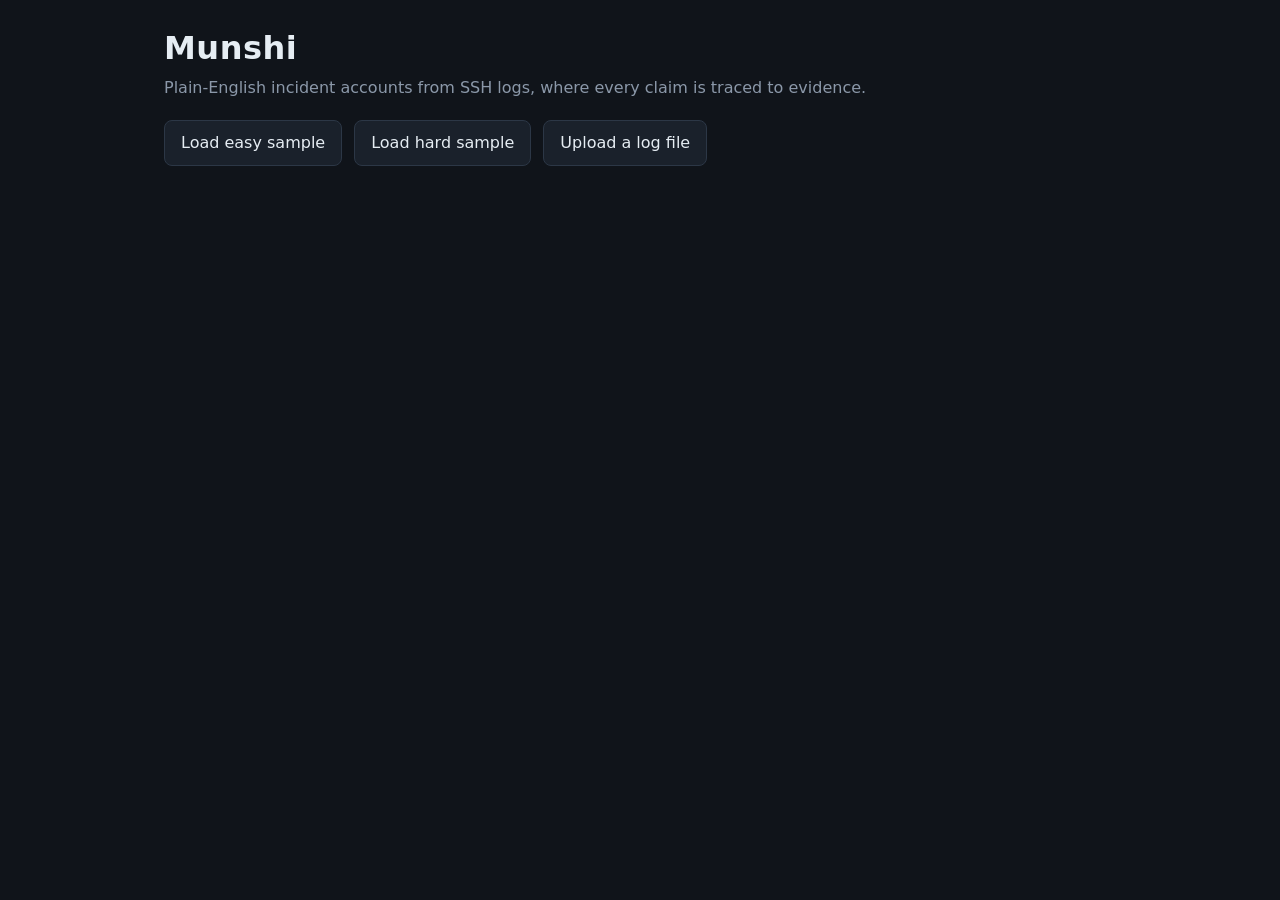
==== static/index.html @ 339aba88 "Phase 4 (first slice): Flask backend and findings page" ====
<!doctype html>
<html lang="en">
<head>
  <meta charset="utf-8">
  <meta name="viewport" content="width=device-width, initial-scale=1">
  <title>Munshi</title>
  <link rel="stylesheet" href="/static/style.css">
</head>
<body>
  <header>
    <h1>Munshi</h1>
    <p>Plain-English incident accounts from SSH logs, where every claim is traced to evidence.</p>
  </header>

  <section class="controls">
    <button id="btn-easy">Load easy sample</button>
    <button id="btn-hard">Load hard sample</button>
    <label class="upload">Upload a log file
      <input type="file" id="file-input" accept=".log,.txt">
    </label>
  </section>

  <p id="status" role="status"></p>

  <section id="summary" hidden></section>

  <section id="score-section" hidden>
    <h2>Detector scoreboard (against the answer key)</h2>
    <div id="score"></div>
  </section>

  <section id="findings-section" hidden>
    <h2>Findings</h2>
    <p class="hint">Click a row to see the log lines that prove it.</p>
    <table id="findings">
      <thead>
        <tr><th>Type</th><th>Source IP</th><th>Start</th><th>Failures</th><th>Usernames</th><th>Got in?</th></tr>
      </thead>
      <tbody></tbody>
    </table>
  </section>

  <section id="evidence-section" hidden>
    <h2>Evidence</h2>
    <p id="evidence-note" class="hint"></p>
    <pre id="evidence"></pre>
  </section>

  <script src="/static/app.js"></script>
</body>
</html>
---- static/style.css ----
:root { --bg:#10141a; --card:#1a212b; --text:#e6edf3; --muted:#8b98a9; --accent:#4cc2ff; --bad:#ff6b6b; --ok:#4cd98a; }
* { box-sizing: border-box; }
body { margin:0 auto; max-width:1000px; padding:24px; background:var(--bg); color:var(--text);
       font:16px/1.5 system-ui, "Segoe UI", sans-serif; }
header h1 { margin:0; font-size:2rem; letter-spacing:.5px; }
header p { margin:4px 0 20px; color:var(--muted); }
.controls { display:flex; gap:12px; flex-wrap:wrap; align-items:center; margin-bottom:12px; }
button, .upload { background:var(--card); color:var(--text); border:1px solid #2c3746; border-radius:8px;
                  padding:10px 16px; cursor:pointer; font:inherit; }
button:hover, .upload:hover { border-color:var(--accent); }
.upload input { display:none; }
#status { min-height:1.5em; color:var(--muted); }
#status.error { color:var(--bad); }
section { margin:20px 0; }
h2 { font-size:1.15rem; margin:0 0 8px; }
.hint { color:var(--muted); margin:0 0 8px; font-size:.9rem; }
#summary { display:flex; gap:12px; flex-wrap:wrap; }
.stat { background:var(--card); border-radius:10px; padding:12px 18px; min-width:130px; }
.stat b { display:block; font-size:1.5rem; }
.stat span { color:var(--muted); font-size:.85rem; }
table { width:100%; border-collapse:collapse; background:var(--card); border-radius:10px; overflow:hidden; }
th, td { text-align:left; padding:9px 12px; border-bottom:1px solid #263040; font-size:.92rem; }
th { color:var(--muted); font-weight:600; }
tbody tr { cursor:pointer; }
tbody tr:hover, tbody tr.selected { background:#243044; }
.tag { padding:2px 8px; border-radius:999px; font-size:.8rem; background:#2c3746; }
.tag.danger { background:#5a2a2a; color:#ffb3b3; }
.yes { color:var(--bad); font-weight:700; }
.no { color:var(--muted); }
pre { background:#0b0f14; border:1px solid #263040; border-radius:10px; padding:12px; overflow-x:auto;
      font:13px/1.5 Consolas, monospace; white-space:pre-wrap; word-break:break-all; margin:0; }
.score-table td:nth-child(n+2), .score-table th:nth-child(n+2) { text-align:right; }
.good { color:var(--ok); } .badtxt { color:var(--bad); }
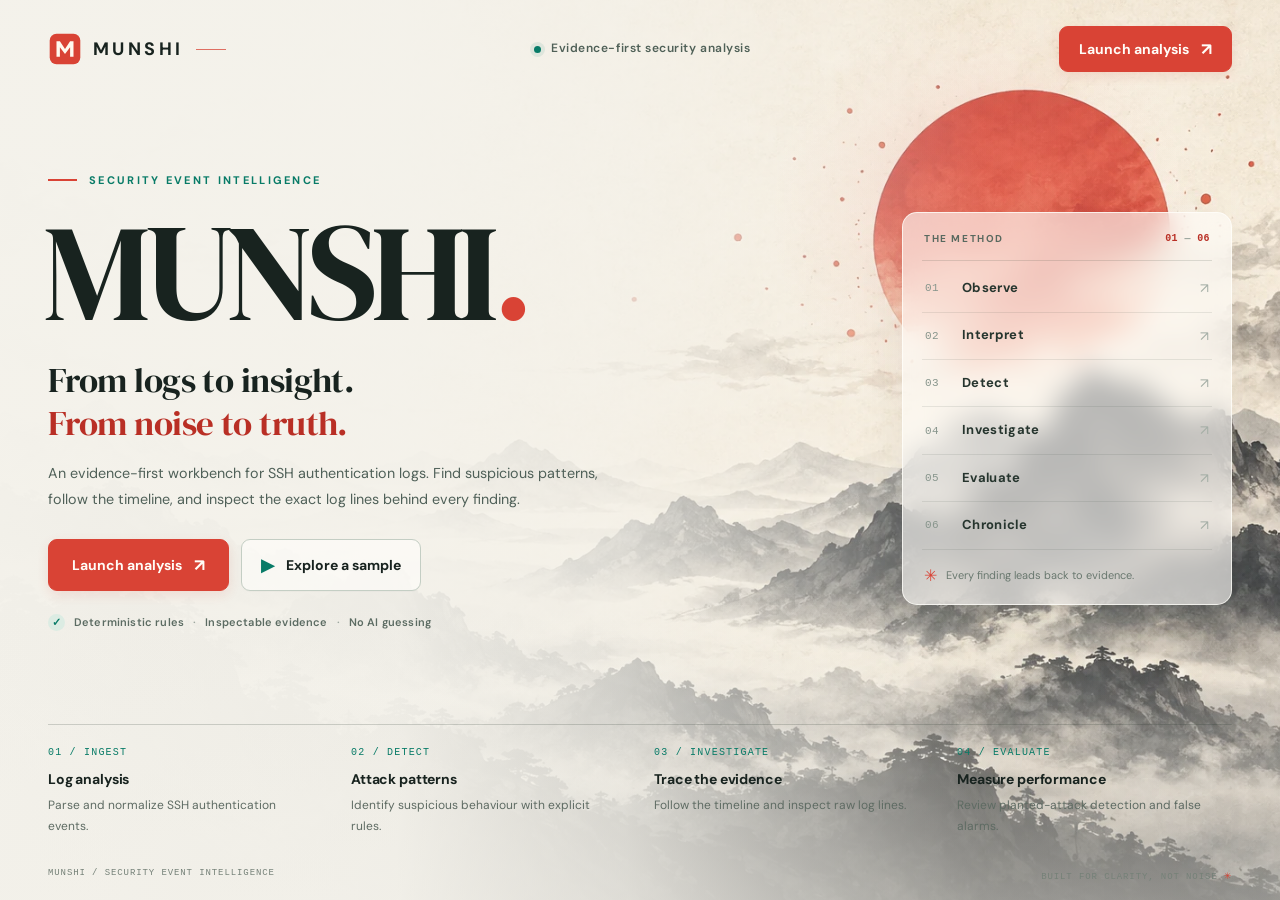
==== commit cbc88ba0: "Checkpoint: Munshi premium frontend and V-next preview" ====
--- a/static/index.html
+++ b/static/index.html
@@ -2,50 +2,88 @@
 <html lang="en">
 <head>
   <meta charset="utf-8">
-  <meta name="viewport" content="width=device-width, initial-scale=1">
-  <title>Munshi</title>
+  <meta name="viewport" content="width=device-width, initial-scale=1, viewport-fit=cover">
+  <meta name="theme-color" content="#f4f1e8">
+  <meta name="description" content="Munshi is an evidence-first SSH authentication log investigation workbench.">
+  <title>Munshi — Security Event Intelligence</title>
+  <link rel="preconnect" href="https://fonts.googleapis.com">
+  <link rel="preconnect" href="https://fonts.gstatic.com" crossorigin>
+  <link href="https://fonts.googleapis.com/css2?family=DM+Sans:wght@400;500;600;700&family=DM+Serif+Display&display=swap" rel="stylesheet">
   <link rel="stylesheet" href="/static/style.css">
 </head>
 <body>
-  <header>
-    <h1>Munshi</h1>
-    <p>Plain-English incident accounts from SSH logs, where every claim is traced to evidence.</p>
+<div id="landing" class="landing">
+  <div class="hero-art" aria-hidden="true">
+    <img src="/static/assets/munshi-inkscape.webp" alt="" fetchpriority="high">
+    <div class="sun-aura"></div>
+  </div>
+  <div class="hero-shade" aria-hidden="true"></div>
+
+  <header class="l-top">
+    <a class="brand brand-link" href="#" aria-label="Munshi home">
+      <svg class="seal" viewBox="0 0 40 40" aria-hidden="true"><rect x="2" y="2" width="36" height="36" rx="8"/><path d="M10 29V11h4l6 9 6-9h4v18h-4V18l-6 8-6-8v11Z" fill="currentColor"/></svg>
+      <span>MUNSHI</span><span class="brand-rule" aria-hidden="true"></span>
+    </a>
+    <div class="top-note"><span class="status-dot"></span> Evidence-first security analysis</div>
+    <button id="enter-top" class="btn red">Launch analysis <span aria-hidden="true">↗</span></button>
   </header>
 
-  <section class="controls">
-    <button id="btn-easy">Load easy sample</button>
-    <button id="btn-hard">Load hard sample</button>
-    <label class="upload">Upload a log file
-      <input type="file" id="file-input" accept=".log,.txt">
-    </label>
+  <div class="hero-grid">
+    <main class="l-main">
+      <p class="eyebrow"><span class="eyebrow-line"></span> Security event intelligence</p>
+      <h1>MUNSHI<span class="title-dot">.</span></h1>
+      <p class="tag">From logs to insight.<br><em>From noise to truth.</em></p>
+      <p class="lede">An evidence-first workbench for SSH authentication logs. Find suspicious patterns, follow the timeline, and inspect the exact log lines behind every finding.</p>
+      <div class="cta">
+        <button id="enter" class="btn red btn-primary">Launch analysis <span aria-hidden="true">↗</span></button>
+        <button id="demo" class="btn btn-secondary"><span class="play-icon" aria-hidden="true">▶</span> Explore a sample</button>
+      </div>
+      <div class="trust-note"><span class="trust-mark">✓</span> Deterministic rules <span class="trust-sep">·</span> Inspectable evidence <span class="trust-sep">·</span> No AI guessing</div>
+    </main>
+
+    <aside class="hero-rail" aria-label="Munshi investigation method">
+      <div class="rail-head"><span>THE METHOD</span><span class="rail-count">01 <i>—</i> 06</span></div>
+      <ol class="pipeline">
+        <li><span>01</span> Observe <b>↗</b></li>
+        <li><span>02</span> Interpret <b>↗</b></li>
+        <li><span>03</span> Detect <b>↗</b></li>
+        <li><span>04</span> Investigate <b>↗</b></li>
+        <li><span>05</span> Evaluate <b>↗</b></li>
+        <li><span>06</span> Chronicle <b>↗</b></li>
+      </ol>
+      <p class="rail-foot"><span class="rail-spark">✳</span> Every finding leads back to evidence.</p>
+    </aside>
+  </div>
+
+  <ul class="caps" aria-label="Core capabilities">
+    <li><span class="cap-no">01 / INGEST</span><b>Log analysis</b><span>Parse and normalize SSH authentication events.</span></li>
+    <li><span class="cap-no">02 / DETECT</span><b>Attack patterns</b><span>Identify suspicious behaviour with explicit rules.</span></li>
+    <li><span class="cap-no">03 / INVESTIGATE</span><b>Trace the evidence</b><span>Follow the timeline and inspect raw log lines.</span></li>
+    <li><span class="cap-no">04 / EVALUATE</span><b>Measure performance</b><span>Review planted-attack detection and false alarms.</span></li>
+  </ul>
+  <div class="landing-footer"><span>MUNSHI / SECURITY EVENT INTELLIGENCE</span><span>BUILT FOR CLARITY, NOT NOISE <i>✳</i></span></div>
+</div>
+
+<div id="app" class="app" hidden>
+  <aside class="side">
+    <a class="brand app-brand" href="#" aria-label="Munshi home">
+      <svg class="seal" viewBox="0 0 40 40" aria-hidden="true"><rect x="2" y="2" width="36" height="36" rx="8"/><path d="M10 29V11h4l6 9 6-9h4v18h-4V18l-6 8-6-8v11Z" fill="currentColor"/></svg>
+      <span>MUNSHI</span>
+    </a>
+    <div class="nav-kicker">WORKSPACE <span>01—07</span></div>
+    <nav id="nav" aria-label="Main navigation"></nav>
+    <div class="side-bottom">
+      <div class="side-status"><span class="status-dot"></span><span>REPLAY WORKSPACE</span></div>
+      <p class="mode">Deterministic rules<br>Local log analysis<br>No live feed</p>
+      <div class="side-signoff">MUNSHI <span>·</span> EVIDENCE OVER ASSUMPTION</div>
+    </div>
+  </aside>
+  <section class="main">
+    <header class="top"><div class="top-left"><span class="top-kicker">SECURITY EVENT INTELLIGENCE</span><span class="top-slash">/</span><span id="crumb"></span></div><span id="dataset" class="pill"></span></header>
+    <div id="view" class="view"></div>
+    <footer class="app-footer"><span>MUNSHI / LOCAL ANALYSIS WORKSPACE</span><span>RULE-BASED · EVIDENCE-LINKED</span></footer>
   </section>
-
-  <p id="status" role="status"></p>
-
-  <section id="summary" hidden></section>
-
-  <section id="score-section" hidden>
-    <h2>Detector scoreboard (against the answer key)</h2>
-    <div id="score"></div>
-  </section>
-
-  <section id="findings-section" hidden>
-    <h2>Findings</h2>
-    <p class="hint">Click a row to see the log lines that prove it.</p>
-    <table id="findings">
-      <thead>
-        <tr><th>Type</th><th>Source IP</th><th>Start</th><th>Failures</th><th>Usernames</th><th>Got in?</th></tr>
-      </thead>
-      <tbody></tbody>
-    </table>
-  </section>
-
-  <section id="evidence-section" hidden>
-    <h2>Evidence</h2>
-    <p id="evidence-note" class="hint"></p>
-    <pre id="evidence"></pre>
-  </section>
-
-  <script src="/static/app.js"></script>
+</div>
+<script src="/static/app.js"></script>
 </body>
 </html>
--- a/static/style.css
+++ b/static/style.css
@@ -1,33 +1,387 @@
-:root { --bg:#10141a; --card:#1a212b; --text:#e6edf3; --muted:#8b98a9; --accent:#4cc2ff; --bad:#ff6b6b; --ok:#4cd98a; }
+:root {
+  color-scheme: light;
+  --canvas: #f4f2eb;
+  --paper: #fffefa;
+  --paper-soft: #f9f8f2;
+  --paper-green: #eef5f0;
+  --ink: #18231f;
+  --ink-2: #26342e;
+  --ink-3: #3c4b44;
+  --line: #dbe1d8;
+  --line-strong: #c4cec4;
+  --mute: #63716a;
+  --mute-soft: #829088;
+  --jade: #087b67;
+  --jade-bright: #0b967d;
+  --red: #d94335;
+  --red-deep: #b92f25;
+  --gold: #946c1b;
+  --stone: #8e9992;
+  --serif: "DM Serif Display", Georgia, "Times New Roman", serif;
+  --sans: "DM Sans", "Segoe UI", Arial, sans-serif;
+  --mono: Consolas, "SFMono-Regular", "Liberation Mono", monospace;
+  --shadow-card: 0 8px 26px rgba(37, 47, 40, .045);
+  --radius: 14px;
+}
+
 * { box-sizing: border-box; }
-body { margin:0 auto; max-width:1000px; padding:24px; background:var(--bg); color:var(--text);
-       font:16px/1.5 system-ui, "Segoe UI", sans-serif; }
-header h1 { margin:0; font-size:2rem; letter-spacing:.5px; }
-header p { margin:4px 0 20px; color:var(--muted); }
-.controls { display:flex; gap:12px; flex-wrap:wrap; align-items:center; margin-bottom:12px; }
-button, .upload { background:var(--card); color:var(--text); border:1px solid #2c3746; border-radius:8px;
-                  padding:10px 16px; cursor:pointer; font:inherit; }
-button:hover, .upload:hover { border-color:var(--accent); }
-.upload input { display:none; }
-#status { min-height:1.5em; color:var(--muted); }
-#status.error { color:var(--bad); }
-section { margin:20px 0; }
-h2 { font-size:1.15rem; margin:0 0 8px; }
-.hint { color:var(--muted); margin:0 0 8px; font-size:.9rem; }
-#summary { display:flex; gap:12px; flex-wrap:wrap; }
-.stat { background:var(--card); border-radius:10px; padding:12px 18px; min-width:130px; }
-.stat b { display:block; font-size:1.5rem; }
-.stat span { color:var(--muted); font-size:.85rem; }
-table { width:100%; border-collapse:collapse; background:var(--card); border-radius:10px; overflow:hidden; }
-th, td { text-align:left; padding:9px 12px; border-bottom:1px solid #263040; font-size:.92rem; }
-th { color:var(--muted); font-weight:600; }
-tbody tr { cursor:pointer; }
-tbody tr:hover, tbody tr.selected { background:#243044; }
-.tag { padding:2px 8px; border-radius:999px; font-size:.8rem; background:#2c3746; }
-.tag.danger { background:#5a2a2a; color:#ffb3b3; }
-.yes { color:var(--bad); font-weight:700; }
-.no { color:var(--muted); }
-pre { background:#0b0f14; border:1px solid #263040; border-radius:10px; padding:12px; overflow-x:auto;
-      font:13px/1.5 Consolas, monospace; white-space:pre-wrap; word-break:break-all; margin:0; }
-.score-table td:nth-child(n+2), .score-table th:nth-child(n+2) { text-align:right; }
-.good { color:var(--ok); } .badtxt { color:var(--bad); }
+html { min-height: 100%; scroll-behavior: smooth; }
+body { margin: 0; min-height: 100vh; background: var(--canvas); color: var(--ink); font: 15px/1.6 var(--sans); overflow-x: hidden; -webkit-font-smoothing: antialiased; text-rendering: optimizeLegibility; }
+[hidden] { display: none !important; }
+button, input { font: inherit; }
+button { color: inherit; cursor: pointer; }
+button:focus-visible, a:focus-visible, input:focus-visible { outline: 3px solid rgba(8,123,103,.48); outline-offset: 3px; }
+a { color: inherit; }
+::selection { background: rgba(8,123,103,.17); color: var(--ink); }
+
+/* Shared identity */
+.brand { display: inline-flex; align-items: center; gap: 11px; text-decoration: none; color: var(--ink); font: 700 18px/1 var(--sans); letter-spacing: .19em; white-space: nowrap; }
+.seal { display: block; width: 34px; height: 34px; flex: 0 0 auto; color: #fff9ef; }
+.seal rect { fill: var(--red); }
+.brand-rule { display: block; width: 30px; height: 1px; background: var(--red); margin-left: 1px; opacity: .75; }
+.status-dot { display: inline-block; width: 7px; height: 7px; border-radius: 50%; background: var(--jade); box-shadow: 0 0 0 4px rgba(8,123,103,.09); flex: 0 0 auto; }
+.btn { position: relative; display: inline-flex; justify-content: center; align-items: center; gap: 12px; min-height: 46px; padding: 11px 19px; border: 1px solid var(--line-strong); border-radius: 9px; background: rgba(255,254,250,.7); color: var(--ink); font-size: 14px; font-weight: 700; line-height: 1.2; text-align: center; text-decoration: none; box-shadow: 0 1px 0 rgba(24,35,31,.02); transition: transform .22s ease, color .22s ease, border-color .22s ease, background .22s ease, box-shadow .22s ease; }
+.btn:hover { transform: translateY(-2px); border-color: #aab9ae; box-shadow: 0 8px 20px rgba(24,35,31,.09); }
+.btn:active { transform: translateY(0) scale(.985); }
+.btn.red { border-color: var(--red); background: var(--red); color: #fffdf8; box-shadow: 0 4px 12px rgba(217,67,53,.12); }
+.btn.red:hover { background: var(--red-deep); border-color: var(--red-deep); box-shadow: 0 9px 24px rgba(217,67,53,.2); }
+.btn.sm { min-height: 34px; padding: 7px 12px; border-radius: 7px; font-size: 12px; }
+.btn-secondary { background: rgba(255,254,250,.65); }
+.btn-primary { min-height: 52px; padding: 14px 23px; }
+.btn .play-icon { font-size: 10px; color: var(--jade); }
+.btn > span[aria-hidden="true"] { font-size: 17px; line-height: 1; transition: transform .22s ease; }
+.btn:hover > span[aria-hidden="true"] { transform: translate(2px,-2px); }
+
+/* Landing hero — warm paper, ink-wash artwork, readable editorial typography */
+.landing { position: relative; display: flex; flex-direction: column; min-height: 100svh; isolation: isolate; overflow: clip; background: var(--canvas); animation: page-fade .7s ease both; }
+.hero-art { position: absolute; z-index: -3; inset: 0; overflow: hidden; pointer-events: none; }
+.hero-art img { position: absolute; width: 100%; height: 100%; inset: 0; display: block; object-fit: cover; object-position: center 44%; transform: scale(1.025); animation: landscape-breathe 34s ease-in-out infinite alternate; }
+.hero-art::after { content: ""; position: absolute; inset: 0; background: linear-gradient(90deg, rgba(244,242,235,.99) 0%, rgba(244,242,235,.97) 31%, rgba(244,242,235,.8) 49%, rgba(244,242,235,.17) 77%, rgba(244,242,235,.1) 100%), linear-gradient(180deg, rgba(244,242,235,.12) 0%, rgba(244,242,235,0) 58%, rgba(244,242,235,.06) 100%); }
+.hero-shade { position: absolute; inset: 0; z-index: -2; pointer-events: none; background: radial-gradient(circle at 77% 24%, rgba(217,67,53,.10), transparent 18%), linear-gradient(180deg, transparent 66%, rgba(244,242,235,.5) 100%); }
+.sun-aura { position: absolute; width: clamp(220px, 24vw, 390px); aspect-ratio: 1; left: 77.5%; top: 23%; border-radius: 50%; transform: translate(-50%,-50%); background: radial-gradient(circle, rgba(217,67,53,.11) 0%, rgba(217,67,53,.05) 42%, transparent 70%); animation: aura-breathe 8s ease-in-out infinite; }
+.l-top { position: relative; z-index: 2; display: flex; justify-content: space-between; align-items: center; gap: 18px; width: min(100% - 96px, 1500px); margin: 0 auto; padding: 26px 0 17px; }
+.top-note { display: inline-flex; align-items: center; gap: 10px; color: #4f6057; font-size: 12px; font-weight: 600; letter-spacing: .045em; }
+.hero-grid { position: relative; display: grid; grid-template-columns: minmax(0, 1fr) minmax(245px, 330px); align-items: center; gap: clamp(28px, 5vw, 90px); width: min(100% - 96px, 1500px); margin: 0 auto; padding: clamp(36px, 6.5vh, 82px) 0 clamp(42px, 6vh, 70px); flex: 1 0 auto; }
+.l-main { position: relative; width: min(100%, 760px); padding: 4px 0 18px; }
+.eyebrow { display: flex; align-items: center; gap: 12px; margin: 0 0 19px; color: var(--jade); font-size: 11px; font-weight: 700; letter-spacing: .21em; line-height: 1.5; text-transform: uppercase; animation: rise-in .75s .05s both; }
+.eyebrow-line { display: inline-block; width: 29px; height: 2px; background: var(--red); }
+.l-main h1 { margin: 0 0 5px -5px; color: var(--ink); font: 400 clamp(76px, 10.6vw, 154px)/.96 var(--serif); letter-spacing: -.045em; white-space: nowrap; animation: title-in 1s .1s cubic-bezier(.18,.7,.22,1) both; }
+.title-dot { color: var(--red); }
+.tag { margin: 22px 0 17px; max-width: 680px; color: var(--ink); font: 400 clamp(23px, 2.7vw, 36px)/1.23 var(--serif); letter-spacing: -.016em; animation: rise-in .7s .2s both; }
+.tag em { color: var(--red-deep); font-style: normal; }
+.lede { max-width: 590px; margin: 0; color: #4f6058; font-size: clamp(14px,1.12vw,16px); line-height: 1.8; animation: rise-in .7s .28s both; }
+.cta { display: flex; flex-wrap: wrap; gap: 12px; margin-top: 26px; animation: rise-in .7s .36s both; }
+.trust-note { display: flex; flex-wrap: wrap; align-items: center; gap: 9px; margin-top: 23px; color: #5c6c63; font-size: 11px; font-weight: 600; letter-spacing: .015em; animation: rise-in .7s .43s both; }
+.trust-mark { display: inline-grid; place-items: center; width: 17px; height: 17px; border-radius: 50%; background: #dcece3; color: var(--jade); font-size: 11px; }
+.trust-sep { color: #9da79f; }
+.hero-rail { justify-self: stretch; align-self: center; padding: 18px 19px 16px; border: 1px solid rgba(255,254,250,.76); border-radius: 15px; background: rgba(255,254,250,.61); box-shadow: 0 18px 50px rgba(39,50,42,.07); backdrop-filter: blur(14px); -webkit-backdrop-filter: blur(14px); animation: rail-in .8s .18s both; }
+.rail-head { display: flex; justify-content: space-between; align-items: center; gap: 10px; padding: 0 2px 13px; border-bottom: 1px solid rgba(45,62,51,.15); color: #58695f; font-size: 10px; font-weight: 700; letter-spacing: .16em; }
+.rail-count { color: var(--red-deep); font-family: var(--mono); letter-spacing: .04em; }
+.rail-count i { color: #9da79f; font-style: normal; }
+.pipeline { display: grid; gap: 0; margin: 0; padding: 4px 0 0; list-style: none; counter-reset: none; }
+.pipeline li { display: grid; grid-template-columns: 27px minmax(0,1fr) 20px; align-items: center; gap: 10px; padding: 12px 3px; border-bottom: 1px solid rgba(45,62,51,.1); color: #26352e; font-size: 13px; font-weight: 700; letter-spacing: .025em; animation: rise-in .65s both; transition: color .2s ease, padding .2s ease; }
+.pipeline li:nth-child(1) { animation-delay: .26s; }.pipeline li:nth-child(2) { animation-delay: .32s; }.pipeline li:nth-child(3) { animation-delay: .38s; }.pipeline li:nth-child(4) { animation-delay: .44s; }.pipeline li:nth-child(5) { animation-delay: .5s; }.pipeline li:nth-child(6) { animation-delay: .56s; }
+.pipeline li:hover { padding-left: 8px; color: var(--jade); }
+.pipeline li span { color: #87958c; font: 11px var(--mono); }
+.pipeline li b { justify-self: end; color: #a4aea6; font-size: 14px; font-weight: 400; transition: color .2s, transform .2s; }
+.pipeline li:hover b { color: var(--red); transform: translate(2px,-2px); }
+.rail-foot { display: flex; align-items: center; gap: 9px; margin: 13px 2px 0; color: #69786f; font-size: 11px; }
+.rail-spark { color: var(--red); font-size: 16px; }
+.caps { position: relative; display: grid; grid-template-columns: repeat(4,minmax(0,1fr)); gap: clamp(14px,2.2vw,32px); width: min(100% - 96px,1500px); margin: auto auto 0; padding: 18px 0 30px; list-style: none; border-top: 1px solid rgba(43,59,49,.2); }
+.caps li { min-width: 0; padding: 4px 9px 2px 0; animation: rise-in .8s both; }
+.caps li:nth-child(1) { animation-delay: .42s; }.caps li:nth-child(2) { animation-delay: .49s; }.caps li:nth-child(3) { animation-delay: .56s; }.caps li:nth-child(4) { animation-delay: .63s; }
+.cap-no { display: block; margin-bottom: 10px; color: var(--jade); font: 10px var(--mono); letter-spacing: .12em; }
+.caps b { display: block; margin-bottom: 5px; color: var(--ink); font-size: 14px; font-weight: 700; letter-spacing: -.01em; }
+.caps li > span:last-child { display: block; max-width: 255px; color: #5e6b63; font-size: 12px; line-height: 1.7; }
+.landing-footer { display: flex; justify-content: space-between; gap: 18px; padding: 0 max(48px,calc((100% - 1500px)/2)) 17px; color: #758178; font: 9px var(--mono); letter-spacing: .1em; }
+.landing-footer i { color: var(--red); font-size: 12px; font-style: normal; }
+
+/* Workspace chrome */
+.app { display: grid; grid-template-columns: 250px minmax(0,1fr); min-height: 100vh; background: var(--canvas); }
+.side { position: sticky; top: 0; display: flex; flex-direction: column; height: 100vh; min-width: 0; padding: 24px 17px 15px; border-right: 1px solid var(--line); background: #fbfaf5; }
+.app-brand { gap: 10px; padding: 0 7px; font-size: 17px; letter-spacing: .17em; }
+.app-brand .seal { width: 33px; height: 33px; }
+.nav-kicker { display: flex; justify-content: space-between; align-items: center; margin: 37px 9px 12px; color: #8a958e; font: 10px var(--mono); letter-spacing: .13em; }
+.nav-kicker span { color: #acb6ad; }
+.side nav { display: flex; flex-direction: column; flex: 1; gap: 5px; min-height: 0; }
+.nav { position: relative; display: flex; align-items: center; gap: 12px; width: 100%; min-height: 45px; padding: 10px 12px; border: 1px solid transparent; border-radius: 9px; background: transparent; color: #6e7b73; text-align: left; text-transform: none; letter-spacing: .01em; font-size: 13px; font-weight: 600; transition: color .2s ease, background .2s ease, border-color .2s ease, transform .2s ease; }
+.nav i { display: inline-grid; place-items: center; width: 24px; height: 24px; flex: 0 0 auto; border-radius: 7px; background: #eef0e9; color: #839088; font: 10px var(--mono); }
+.nav:hover { color: var(--ink); background: #f2f4ed; transform: translateX(2px); }
+.nav.on { border-color: #e0e9df; background: #eaf3ec; color: #125d4d; box-shadow: inset 3px 0 0 var(--jade); }
+.nav.on i { background: var(--jade); color: #fff; }
+.nav.on::after { content: ""; position: absolute; right: 12px; width: 6px; height: 6px; border-radius: 50%; background: var(--red); box-shadow: 0 0 0 4px rgba(217,67,53,.08); animation: indicator-in .32s ease both; }
+.side-bottom { margin-top: auto; }
+.side-status { display: flex; align-items: center; gap: 9px; margin: 0 8px 12px; color: #607267; font: 10px var(--mono); letter-spacing: .08em; }
+.side-status .status-dot { width: 6px; height: 6px; }
+.mode { margin: 0; padding: 12px 9px 15px; border-top: 1px solid var(--line); color: #758179; font: 11px/1.85 var(--mono); letter-spacing: .035em; }
+.side-signoff { padding: 12px 8px 0; border-top: 1px solid var(--line); color: #99a39b; font: 9px var(--mono); letter-spacing: .08em; }
+.side-signoff span { color: var(--red); }
+.main { display: flex; flex-direction: column; min-width: 0; min-height: 100vh; background: var(--canvas); }
+.top { position: sticky; top: 0; z-index: 5; display: flex; justify-content: space-between; align-items: center; gap: 18px; min-height: 69px; padding: 14px clamp(18px,3vw,42px); border-bottom: 1px solid rgba(207,217,207,.8); background: rgba(250,249,244,.91); backdrop-filter: blur(14px); -webkit-backdrop-filter: blur(14px); }
+.top-left { display: flex; align-items: center; gap: 12px; min-width: 0; }
+.top-kicker { color: #8c988f; font: 10px var(--mono); letter-spacing: .11em; white-space: nowrap; }
+.top-slash { color: #b8c0b8; }
+#crumb { color: #2c4539; font-size: 13px; font-weight: 700; text-transform: capitalize; white-space: nowrap; }
+.pill { display: inline-flex; align-items: center; gap: 7px; max-width: min(40vw,300px); overflow: hidden; text-overflow: ellipsis; white-space: nowrap; border: 1px solid var(--line-strong); border-radius: 999px; padding: 6px 11px; background: #fffefa; color: #748077; font-size: 11px; font-weight: 600; }
+.pill.live { border-color: #b7d9cb; background: #eaf4ed; color: #08745f; }
+.pill.live::before { content: ""; width: 6px; height: 6px; border-radius: 50%; background: var(--jade); }
+.view { width: 100%; max-width: 1600px; margin: 0 auto; padding: clamp(20px,3vw,42px); min-width: 0; flex: 1; }
+.view > h2 { margin: 0 0 5px; color: var(--ink); font: 400 clamp(28px,3vw,38px)/1.15 var(--serif); letter-spacing: -.02em; }
+.sub { margin: 0 0 25px; color: #647169; font-size: 14px; line-height: 1.7; }
+h3 { margin: 0 0 14px; color: #5d6e64; font-size: 11px; font-weight: 700; letter-spacing: .12em; text-transform: uppercase; }
+
+/* Analysis and evidence components */
+.grid4 { display: grid; grid-template-columns: repeat(4,minmax(0,1fr)); gap: 15px; margin-bottom: 18px; }
+.grid2 { display: grid; grid-template-columns: minmax(0,1.25fr) minmax(0,1fr); gap: 16px; margin-bottom: 18px; }
+.panel { min-width: 0; padding: 20px; border: 1px solid #e0e4dc; border-radius: var(--radius); background: var(--paper); box-shadow: var(--shadow-card); transition: transform .23s ease, border-color .23s ease, box-shadow .23s ease; }
+.metric { border-top: 3px solid var(--jade); }
+.metric.red { border-top-color: var(--red); }
+.metric.gold { border-top-color: var(--gold); }
+.metric small { display: block; margin-bottom: 9px; color: #68776d; font-size: 10px; font-weight: 700; letter-spacing: .11em; text-transform: uppercase; }
+.metric b { display: block; margin-bottom: 5px; color: var(--ink); font: 400 clamp(27px,3vw,36px)/1.15 var(--serif); letter-spacing: -.025em; overflow-wrap: anywhere; }
+.metric span { display: block; color: #6b776f; font-size: 12px; line-height: 1.55; }
+.chip-row { display: flex; flex-wrap: wrap; align-items: center; gap: 8px; margin: 0 0 16px; }
+.chip { min-height: 34px; padding: 6px 13px; border: 1px solid var(--line); border-radius: 999px; background: #fffefa; color: #5e6c63; font-size: 12px; font-weight: 600; transition: color .2s ease, background .2s ease, border-color .2s ease, transform .2s ease; }
+.chip:hover { transform: translateY(-1px); border-color: #aebdb0; color: var(--ink); }
+.chip.on { border-color: #a9d4c4; background: #e6f2ea; color: #086b59; }
+.row { display: grid; grid-template-columns: minmax(0,1fr) minmax(0,1fr) auto; gap: 16px; align-items: center; width: 100%; margin: 0 0 10px; padding: 16px 18px; border: 1px solid #e0e4dc; border-left: 4px solid var(--red); border-radius: 12px; background: var(--paper); color: var(--ink); text-align: left; box-shadow: 0 2px 8px rgba(37,47,40,.025); transition: transform .2s ease, background .2s ease, border-color .2s ease, box-shadow .2s ease; }
+.row:hover { transform: translateY(-2px); border-color: #c7d7cb; box-shadow: 0 9px 22px rgba(37,47,40,.075); }
+.row.amber { border-left-color: var(--gold); }
+.row b { display: block; margin-bottom: 3px; font-size: 13px; font-weight: 700; }
+.row small, .dim { color: #718077; }
+.row small { display: block; margin-top: 3px; font-size: 11px; line-height: 1.55; }
+.mono, .row .mono { font-family: var(--mono); font-size: 11px; }
+.tagb { display: inline-block; padding: 3px 8px; border: 1px solid var(--line); border-radius: 5px; color: var(--ink-2); font-size: 10px; font-weight: 700; letter-spacing: .04em; text-transform: uppercase; }
+.tagb.red { border-color: #f0b9b1; background: #fff0ed; color: #ad2e24; }
+.tagb.gold { border-color: #e6d6ad; background: #fff8e7; color: #886112; }
+.tagb.jade { border-color: #b5d9ca; background: #e8f5ee; color: #08705d; }
+.wrap { overflow-wrap: anywhere; word-break: break-word; }
+.empty { padding: clamp(30px,5vw,55px) 22px; border: 1px dashed #c8d4ca; border-radius: var(--radius); background: rgba(255,254,250,.7); color: #6c7970; text-align: center; }
+.empty b { display: block; margin-bottom: 8px; color: var(--ink); font: 400 23px/1.3 var(--serif); }
+.empty .btn { margin: 18px 5px 0; }
+.empty.err { border-color: #e6aaa3; background: #fff8f6; }
+.drop { margin: 0 0 16px; padding: clamp(28px,5vw,54px) 22px; border: 1px dashed #b8cabe; border-radius: 15px; background: linear-gradient(145deg,rgba(255,254,250,.95),rgba(237,245,238,.72)); text-align: center; transition: border-color .24s ease, background .24s ease, transform .24s ease, box-shadow .24s ease; }
+.drop b { display: block; margin-bottom: 4px; color: var(--ink); font-size: 17px; }
+.drop p { margin: 4px 0 20px; color: #68766d; }
+.drop.over { transform: scale(1.005); border-color: var(--jade); background: #e9f5ed; box-shadow: inset 0 0 0 1px rgba(8,123,103,.12), 0 10px 28px rgba(8,123,103,.06); }
+.drop input[type="file"] { position: absolute; width: 1px; height: 1px; opacity: 0; pointer-events: none; }
+.steps { display: grid; grid-template-columns: repeat(3,minmax(0,1fr)); gap: 13px; margin: 3px 0 20px; }
+.step { min-width: 0; border-top: 3px solid #cbd6cc; padding-top: 9px; color: #76847a; font: 10px var(--mono); letter-spacing: .09em; text-transform: uppercase; }
+.step.on { border-color: var(--red); color: var(--red-deep); }
+.step.done { border-color: var(--jade); color: var(--jade); }
+.tabs { display: flex; gap: 5px; margin: 0 0 18px; border-bottom: 1px solid var(--line); overflow-x: auto; }
+.tab { flex: 0 0 auto; padding: 10px 14px; border: 0; border-bottom: 2px solid transparent; background: transparent; color: #65746b; font-size: 12px; font-weight: 600; transition: color .2s ease, background .2s ease, border-color .2s ease; }
+.tab:hover { color: var(--ink); background: rgba(255,255,255,.4); }
+.tab.on { border-bottom-color: var(--red); color: var(--ink); }
+dl { display: grid; grid-template-columns: minmax(112px, .8fr) minmax(0,1.2fr); gap: 10px 16px; margin: 0; }
+dt { color: #718077; font-size: 12px; } dd { margin: 0; color: var(--ink-2); overflow-wrap: anywhere; }
+.tl { margin: 0; padding: 0 0 0 18px; border-left: 1px solid #cfd9d0; list-style: none; }
+.tl li { position: relative; padding: 0 0 18px 15px; color: #44544a; }
+.tl li:before { content: ""; position: absolute; left: -23px; top: 7px; width: 9px; height: 9px; border: 2px solid var(--paper); border-radius: 50%; background: var(--red); box-shadow: 0 0 0 1px #e8b1aa; }
+.tl li.ok:before { background: var(--jade); box-shadow: 0 0 0 1px #a5d3c0; }
+.tl li.gold:before { background: var(--gold); box-shadow: 0 0 0 1px #e0ce9f; }
+pre.log { max-width: 100%; margin: 0; padding: 14px; overflow-x: auto; border: 1px solid #2b3931; border-radius: 10px; background: #17231e; color: #e1e9dd; font: 12px/1.75 var(--mono); tab-size: 2; }
+.ln { display: block; white-space: pre; }
+.ln span { display: inline-block; width: 52px; color: #91a398; }
+.ln.fail { color: #ffb5a9; }
+.ln.pass { color: #75d3ae; }
+table { width: 100%; border-collapse: collapse; background: var(--paper); font-size: 12px; }
+th, td { padding: 11px 12px; border-bottom: 1px solid #e4e8e0; text-align: left; vertical-align: top; }
+th { background: #f2f5ee; color: #637168; font-size: 10px; font-weight: 700; letter-spacing: .08em; text-transform: uppercase; }
+tbody tr:hover { background: #f4f8f2; }
+.bar { height: 9px; margin: 8px 0 14px; overflow: hidden; border-radius: 999px; background: #e7ece5; }
+.bar i { display: block; height: 100%; border-radius: inherit; background: linear-gradient(90deg,#0a7f6a,#36b795); }
+.bar.red i { background: linear-gradient(90deg,#c9342a,#e96755); }
+.legend { margin: 12px 0 0; padding: 0; list-style: none; }
+.legend li { display: flex; justify-content: space-between; gap: 15px; padding: 5px 0; }
+.legend i { display: inline-block; width: 10px; height: 10px; margin-right: 8px; border-radius: 3px; }
+svg.chart { display: block; width: 100%; height: auto; overflow: visible; }
+svg.chart text { fill: #718077; font: 11px var(--sans); }
+svg.chart rect.b { cursor: pointer; transition: opacity .2s ease, filter .2s ease; }
+svg.chart rect.b:hover { opacity: .75; filter: brightness(1.08); }
+.b0 { fill: var(--red); }.b1 { fill: #b38a32; }.s0 { stroke: var(--red); }.s1 { stroke: #b38a32; }.s2 { stroke: var(--stone); }.k0 { background: var(--red); }.k1 { background: #b38a32; }.k2 { background: var(--stone); }
+svg.chart text.big { fill: var(--ink); font: 400 28px var(--serif); }
+.key { display: flex; flex-wrap: wrap; gap: 17px; margin-top: 11px; color: #718077; font-size: 11px; }
+.key i { display: inline-block; width: 9px; height: 9px; margin-right: 6px; border-radius: 3px; vertical-align: -1px; }
+.meter { display: grid; grid-template-columns: minmax(120px, .65fr) minmax(100px,1fr) minmax(150px,.95fr); align-items: center; gap: 14px; margin: 0 0 17px; }
+.meter > span { color: #44564b; font-size: 12px; font-weight: 600; }
+.meter .bar { margin: 0; }
+.meter small { color: #6d7c72; font-size: 11px; line-height: 1.5; }
+.note { margin: 16px 0; padding: 11px 14px; border: 1px solid #e8d9b5; border-left: 3px solid var(--gold); border-radius: 8px; background: #fff9e9; color: #6e5b31; font-size: 12px; }
+.paper { padding: clamp(20px,3vw,34px); border: 1px solid #e0e4dc; border-radius: var(--radius); background: #fffefa; color: #18231f; box-shadow: var(--shadow-card); }
+.paper h2, .paper h3 { color: var(--ink); }
+.paper .dim { color: #5c6a60; }
+.stack { margin-bottom: 18px; }
+.app-footer { display: flex; justify-content: space-between; gap: 14px; margin-top: auto; padding: 13px clamp(20px,3vw,42px) 17px; color: #97a198; font: 9px var(--mono); letter-spacing: .08em; }
+
+/* Motion: quiet, responsive, and never presented as live network monitoring */
+@keyframes page-fade { from { opacity: 0; } to { opacity: 1; } }
+@keyframes rise-in { from { opacity: 0; transform: translateY(11px); } to { opacity: 1; transform: translateY(0); } }
+@keyframes title-in { from { opacity: 0; letter-spacing: .02em; transform: translateY(13px); filter: blur(2px); } to { opacity: 1; letter-spacing: -.045em; transform: translateY(0); filter: blur(0); } }
+@keyframes rail-in { from { opacity: 0; transform: translateY(13px) translateX(6px); } to { opacity: 1; transform: translateY(0) translateX(0); } }
+@keyframes landscape-breathe { from { transform: scale(1.025) translate3d(0,0,0); } to { transform: scale(1.075) translate3d(-.3%,.35%,0); } }
+@keyframes aura-breathe { 0%,100% { opacity: .52; transform: translate(-50%,-50%) scale(.97); } 50% { opacity: .96; transform: translate(-50%,-50%) scale(1.055); } }
+@keyframes indicator-in { from { opacity: 0; transform: scale(.35); } to { opacity: 1; transform: scale(1); } }
+@keyframes bar-arrive { from { opacity: .2; transform: scaleY(.06); } to { opacity: 1; transform: scaleY(1); } }
+@keyframes meter-arrive { from { transform: scaleX(.03); filter: brightness(1.35); } to { transform: scaleX(1); filter: brightness(1); } }
+@keyframes loading-sweep { 0% { left: -45%; } 100% { left: 120%; } }
+@keyframes processing-sweep { 0% { transform: translateX(-100%); } 100% { transform: translateX(100%); } }
+.landing .l-main > * { animation-play-state: running; }
+.view.view-enter > * { animation: rise-in .38s cubic-bezier(.2,.75,.25,1) both; }
+.view.view-enter > *:nth-child(2) { animation-delay: .04s; }
+.view.view-enter > *:nth-child(3) { animation-delay: .08s; }
+.view.view-enter > *:nth-child(4) { animation-delay: .12s; }
+.view.view-enter .grid4 .metric { animation: rise-in .43s cubic-bezier(.2,.75,.25,1) both; }
+.view.view-enter .grid4 .metric:nth-child(2) { animation-delay: .05s; }
+.view.view-enter .grid4 .metric:nth-child(3) { animation-delay: .1s; }
+.view.view-enter .grid4 .metric:nth-child(4) { animation-delay: .15s; }
+svg.chart rect.b { transform-box: fill-box; transform-origin: center bottom; animation: bar-arrive .65s cubic-bezier(.2,.75,.25,1) both; }
+svg.chart rect.b:nth-of-type(2n) { animation-delay: .025s; }
+.meter .bar i { transform-origin: left center; animation: meter-arrive .8s cubic-bezier(.2,.75,.25,1) both; }
+#view .empty.pulse { position: relative; overflow: hidden; }
+#view .empty.pulse::after { content: ""; position: absolute; inset: 0 auto 0 -45%; width: 36%; transform: skewX(-16deg); background: linear-gradient(90deg,transparent,rgba(8,123,103,.09),transparent); animation: loading-sweep 1.8s ease-in-out infinite; pointer-events: none; }
+.top { isolation: isolate; }
+.top::after { content: ""; position: absolute; z-index: 1; left: 0; right: 0; bottom: -1px; height: 2px; background: linear-gradient(90deg,transparent,var(--jade),var(--red),transparent); transform: scaleX(0); transform-origin: left; pointer-events: none; }
+body.processing .top::after { transform: scaleX(1); animation: processing-sweep 1.45s ease-in-out infinite; }
+
+/* Adaptive layouts */
+@media (min-width: 1600px) {
+  .l-top, .hero-grid, .caps { width: min(100% - 128px, 1600px); }
+  .landing-footer { padding-left: max(64px,calc((100% - 1600px)/2)); padding-right: max(64px,calc((100% - 1600px)/2)); }
+}
+@media (max-width: 1180px) {
+  .app { grid-template-columns: 218px minmax(0,1fr); }
+  .grid4 { grid-template-columns: repeat(2,minmax(0,1fr)); }
+  .grid2 { grid-template-columns: minmax(0,1fr); }
+  .hero-grid { grid-template-columns: minmax(0,1fr) 280px; gap: 30px; }
+  .pipeline li { padding-top: 10px; padding-bottom: 10px; }
+  .l-main h1 { font-size: clamp(72px,9.2vw,118px); }
+  .caps { gap: 18px; }
+  .meter { grid-template-columns: minmax(110px,.7fr) minmax(80px,1fr); }
+  .meter small { grid-column: 2; }
+}
+@media (max-width: 900px) {
+  .l-top, .hero-grid, .caps { width: calc(100% - 48px); }
+  .top-note { display: none; }
+  .hero-grid { grid-template-columns: minmax(0,1fr) 250px; gap: 24px; padding-top: 38px; }
+  .hero-rail { padding: 15px; }
+  .pipeline li { grid-template-columns: 22px minmax(0,1fr) 14px; gap: 7px; font-size: 12px; }
+  .tag { font-size: clamp(23px,3.1vw,31px); }
+  .caps { grid-template-columns: repeat(2,minmax(0,1fr)); }
+  .caps li:nth-child(3), .caps li:nth-child(4) { padding-top: 8px; }
+  .landing-footer { padding: 0 24px 15px; }
+  .app { grid-template-columns: 190px minmax(0,1fr); }
+  .side { padding: 18px 10px 13px; }
+  .nav { gap: 8px; padding: 9px 8px; font-size: 12px; }
+  .nav-kicker { margin-top: 28px; }
+  .top-kicker { display: none; }
+  .top-slash { display: none; }
+  .view { padding: 23px 20px 30px; }
+  .row { grid-template-columns: minmax(0,1fr) minmax(0,1fr); }
+  .row > span:last-child { grid-column: 1 / -1; }
+}
+@media (max-width: 680px) {
+  html { scroll-behavior: auto; }
+  .landing { min-height: 100svh; overflow: hidden; }
+  .hero-art img { object-position: 65% center; }
+  .hero-art::after { background: linear-gradient(90deg,rgba(244,242,235,.98),rgba(244,242,235,.82) 62%,rgba(244,242,235,.44)), linear-gradient(180deg,rgba(244,242,235,.05) 0%,rgba(244,242,235,.1) 55%,rgba(244,242,235,.92) 100%); }
+  .hero-shade { background: linear-gradient(180deg,transparent 25%,rgba(244,242,235,.42) 60%,rgba(244,242,235,.91) 100%); }
+  .sun-aura { left: 76%; top: 21%; width: 245px; }
+  .l-top { width: calc(100% - 36px); padding: 17px 0 9px; }
+  .brand { gap: 8px; font-size: 15px; letter-spacing: .14em; }
+  .seal { width: 29px; height: 29px; }
+  .brand-rule { width: 18px; }
+  .l-top > .btn { min-height: 38px; padding: 9px 12px; font-size: 11px; gap: 7px; }
+  .hero-grid { display: flex; flex-direction: column; align-items: stretch; gap: 27px; width: calc(100% - 36px); padding: 48px 0 25px; }
+  .l-main { width: 100%; padding: 0; }
+  .eyebrow { margin-bottom: 15px; font-size: 9px; letter-spacing: .15em; }
+  .eyebrow-line { width: 20px; }
+  .l-main h1 { margin-left: -3px; font-size: clamp(60px,15vw,96px); letter-spacing: -.05em; }
+  .tag { margin: 17px 0 13px; max-width: 470px; font-size: clamp(22px,5.9vw,31px); }
+  .lede { max-width: 470px; font-size: 13px; line-height: 1.75; }
+  .cta { gap: 9px; margin-top: 21px; }
+  .cta .btn { min-height: 46px; padding: 11px 14px; font-size: 12px; }
+  .trust-note { gap: 7px; margin-top: 16px; font-size: 9px; }
+  .trust-mark { width: 15px; height: 15px; }
+  .hero-rail { width: 100%; padding: 11px 13px; border-color: rgba(255,254,250,.85); background: rgba(255,254,250,.76); }
+  .rail-head { padding-bottom: 8px; font-size: 9px; }
+  .pipeline { grid-template-columns: repeat(2,minmax(0,1fr)); column-gap: 16px; padding-top: 3px; }
+  .pipeline li { grid-template-columns: 20px minmax(0,1fr) 12px; padding: 9px 2px; font-size: 11px; }
+  .pipeline li b { font-size: 11px; }
+  .rail-foot { margin-top: 9px; font-size: 10px; }
+  .caps { grid-template-columns: repeat(2,minmax(0,1fr)); gap: 14px 17px; width: calc(100% - 36px); padding: 16px 0 24px; }
+  .caps li { padding-right: 0; }
+  .cap-no { margin-bottom: 6px; font-size: 9px; }
+  .caps b { font-size: 12px; }
+  .caps li > span:last-child { font-size: 11px; line-height: 1.55; }
+  .landing-footer { padding: 0 18px 12px; font-size: 7px; letter-spacing: .04em; }
+  .landing-footer span:last-child { text-align: right; }
+
+  /* On small devices, navigation becomes a horizontal, keyboard-scrollable ribbon. */
+  .app { display: flex; flex-direction: column; min-height: 100vh; }
+  .side { position: relative; top: auto; display: block; width: 100%; height: auto; padding: 13px 13px 8px; border-right: 0; border-bottom: 1px solid var(--line); }
+  .app-brand { padding: 0 4px; font-size: 14px; }
+  .app-brand .seal { width: 27px; height: 27px; }
+  .nav-kicker { margin: 14px 5px 6px; font-size: 9px; }
+  .side nav { display: flex; flex-direction: row; gap: 5px; margin: 0; padding: 0 1px 4px; overflow-x: auto; scrollbar-width: thin; }
+  .nav { flex: 0 0 auto; width: auto; min-height: 38px; gap: 7px; padding: 6px 10px; white-space: nowrap; font-size: 11px; }
+  .nav i { width: 20px; height: 20px; font-size: 9px; }
+  .nav.on { box-shadow: inset 0 -2px 0 var(--jade); }
+  .nav.on::after { display: none; }
+  .side-bottom { display: flex; align-items: center; justify-content: space-between; gap: 10px; margin-top: 8px; }
+  .side-status { margin: 0 4px; font-size: 9px; }
+  .mode { flex: 1; margin: 0; padding: 0 0 0 11px; border-top: 0; border-left: 1px solid var(--line); font-size: 9px; line-height: 1.5; }
+  .side-signoff { display: none; }
+  .main { min-height: calc(100vh - 120px); }
+  .top { min-height: 56px; padding: 10px 16px; }
+  #crumb { font-size: 12px; }
+  .pill { max-width: 48vw; padding: 5px 9px; font-size: 10px; }
+  .view { padding: 21px 15px 26px; }
+  .view > h2 { font-size: 30px; }
+  .sub { margin-bottom: 18px; font-size: 13px; }
+  .grid4 { grid-template-columns: repeat(2,minmax(0,1fr)); gap: 10px; }
+  .grid2 { grid-template-columns: minmax(0,1fr); gap: 11px; }
+  .panel { padding: 15px; border-radius: 12px; }
+  .metric b { font-size: clamp(26px,7vw,33px); }
+  .row { grid-template-columns: minmax(0,1fr); gap: 7px; padding: 14px; }
+  .row > span:last-child { grid-column: auto; }
+  .row small, .row .mono { font-size: 10px; }
+  .steps { gap: 8px; }
+  .step { font-size: 8px; letter-spacing: .04em; }
+  .meter { grid-template-columns: minmax(0,1fr); gap: 6px; margin-bottom: 16px; }
+  .meter small { grid-column: auto; }
+  dl { grid-template-columns: minmax(95px,.85fr) minmax(0,1.15fr); gap: 8px 10px; }
+  dt, dd { font-size: 12px; }
+  .tabs { gap: 0; }
+  .tab { padding: 10px 11px; font-size: 11px; }
+  table { display: block; max-width: 100%; overflow-x: auto; white-space: nowrap; }
+  th, td { padding: 9px 10px; }
+  .app-footer { padding: 12px 15px 16px; font-size: 8px; }
+}
+@media (max-width: 390px) {
+  .top { align-items: flex-start; }
+  .top-left { align-items: flex-start; padding-top: 4px; }
+  #crumb { white-space: normal; }
+  .l-top { gap: 8px; }
+  .brand-rule { display: none; }
+  .l-top > .btn { padding: 8px 10px; }
+  .trust-note { max-width: 290px; }
+  .caps { gap: 12px; }
+  .side-bottom { align-items: flex-start; }
+  .mode { font-size: 8px; }
+  .metric small { font-size: 9px; }
+}
+@media (hover:hover) {
+  .panel:hover { border-color: #c9d8ca; box-shadow: 0 12px 28px rgba(37,47,40,.065); }
+}
+@media (prefers-reduced-motion: reduce) {
+  *, *::before, *::after { scroll-behavior: auto !important; animation-duration: .01ms !important; animation-iteration-count: 1 !important; transition-duration: .01ms !important; }
+  .hero-art img { transform: none; }
+}
+@media print {
+  body, .main, .app { background: #fff !important; }
+  .side, .top, .noprint, .app-footer { display: none !important; }
+  .app { display: block; min-height: 0; }
+  .view { max-width: none; padding: 0; }
+  .panel, .paper { box-shadow: none; break-inside: avoid; }
+}
